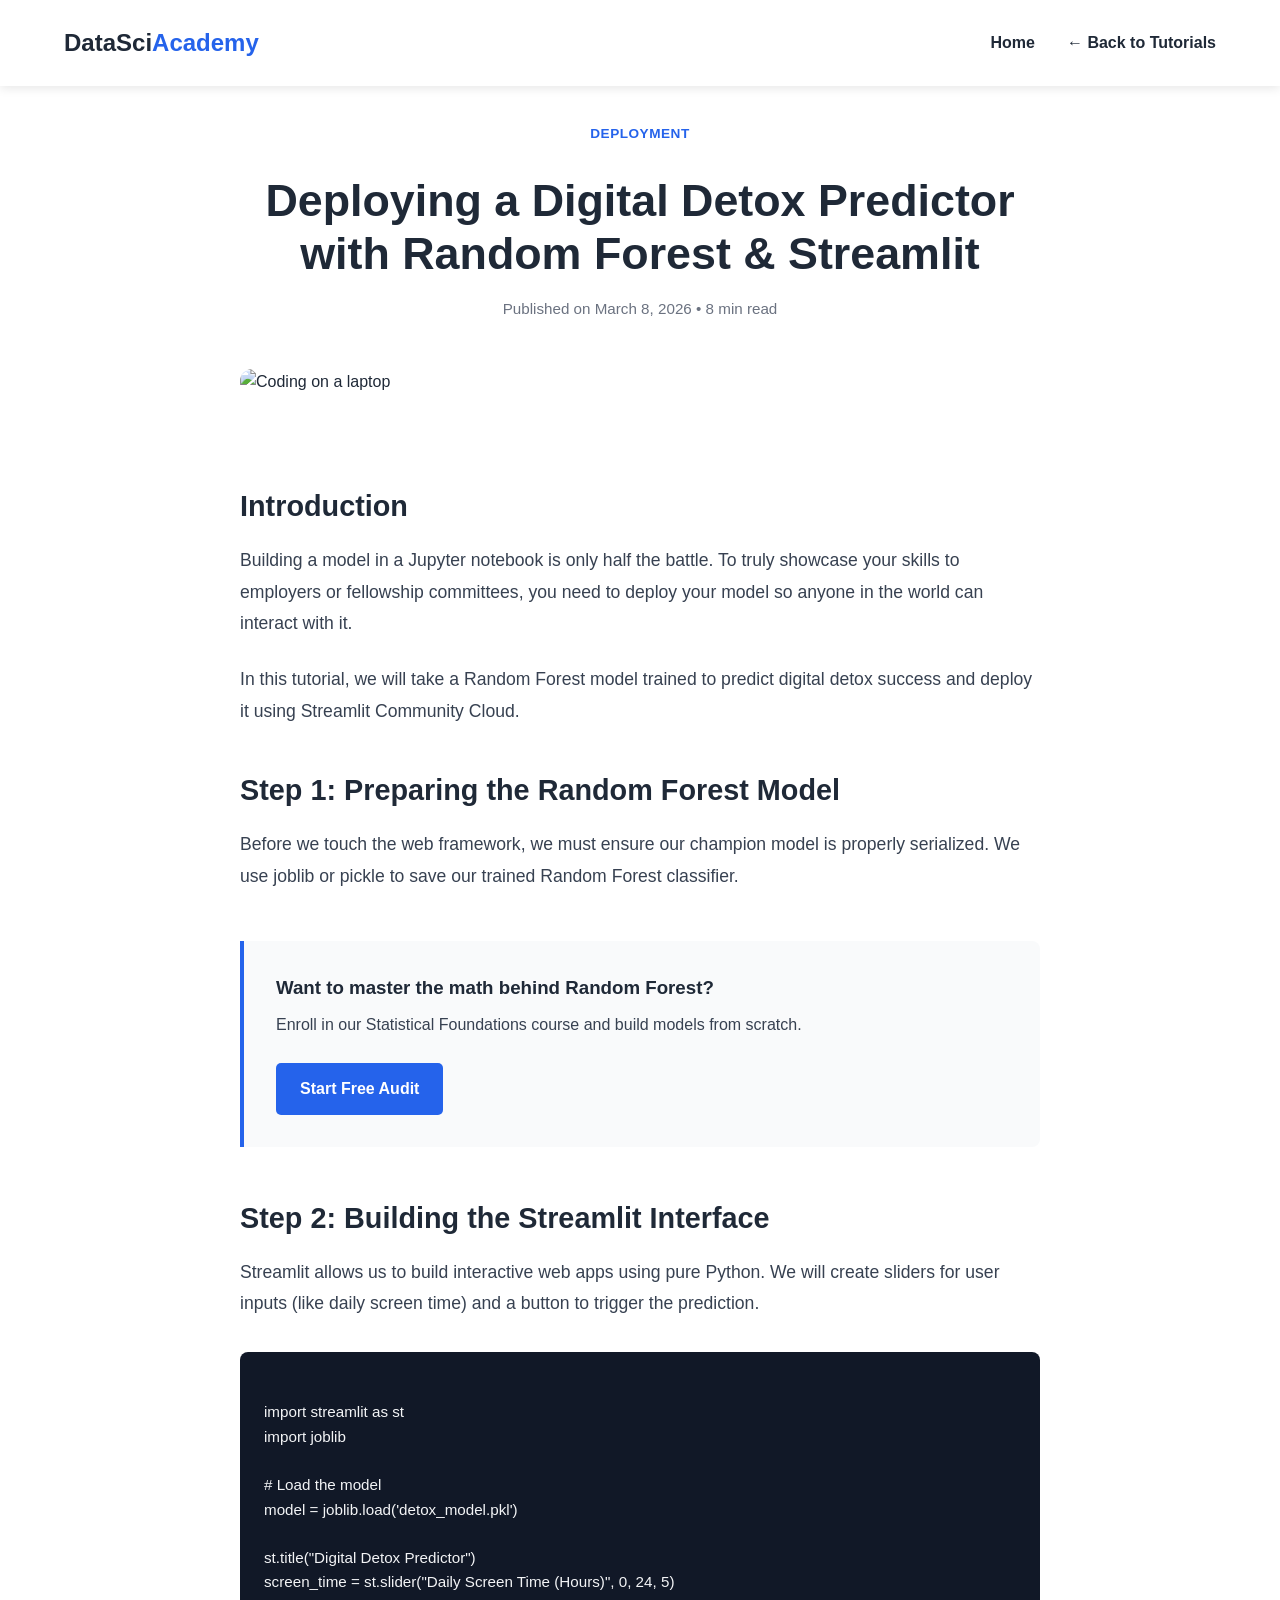
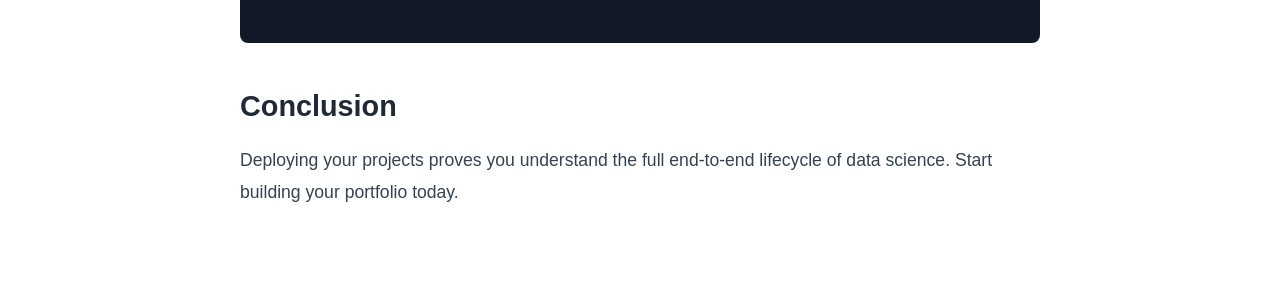
==== article.html @ ed1b585e "Digital Marketing Lab Project" ====
<!DOCTYPE html>
<html lang="en">

<head>
    <meta charset="UTF-8">
    <meta name="viewport" content="width=device-width, initial-scale=1.0">
    <title>Deploying a Digital Detox Predictor with Random Forest | DataSci Academy</title>
    <link rel="stylesheet" href="style.css">
</head>

<body>

    <nav class="navbar">
        <div class="logo">DataSci<span>Academy</span></div>
        <ul class="nav-links">
            <li><a href="index.html">Home</a></li>
            <li><a href="blog.html">← Back to Tutorials</a></li>
        </ul>
    </nav>

    <main class="article-main">
        <article class="post-content">
            <header class="post-header">
                <span class="blog-category">Deployment</span>
                <h1>Deploying a Digital Detox Predictor with Random Forest & Streamlit</h1>
                <div class="post-meta">
                    <span>Published on March 8, 2026</span> • <span>8 min read</span>
                </div>
            </header>

            <img src="https://images.unsplash.com/photo-1555066931-4365d14bab8c?auto=format&fit=crop&w=1200&q=80"
                alt="Coding on a laptop" class="post-hero-image">

            <div class="post-body">
                <h2>Introduction</h2>
                <p>Building a model in a Jupyter notebook is only half the battle. To truly showcase your skills to
                    employers or fellowship committees, you need to deploy your model so anyone in the world can
                    interact with it.</p>

                <p>In this tutorial, we will take a Random Forest model trained to predict digital detox success and
                    deploy it using Streamlit Community Cloud.</p>

                <h2>Step 1: Preparing the Random Forest Model</h2>
                <p>Before we touch the web framework, we must ensure our champion model is properly serialized. We use
                    <code>joblib</code> or <code>pickle</code> to save our trained Random Forest classifier.</p>

                <div class="in-article-cta">
                    <h3>Want to master the math behind Random Forest?</h3>
                    <p>Enroll in our Statistical Foundations course and build models from scratch.</p>
                    <a href="register.html" class="btn-primary">Start Free Audit</a>
                </div>

                <h2>Step 2: Building the Streamlit Interface</h2>
                <p>Streamlit allows us to build interactive web apps using pure Python. We will create sliders for user
                    inputs (like daily screen time) and a button to trigger the prediction.</p>

                <pre><code>
import streamlit as st
import joblib

# Load the model
model = joblib.load('detox_model.pkl')

st.title("Digital Detox Predictor")
screen_time = st.slider("Daily Screen Time (Hours)", 0, 24, 5)
                </code></pre>

                <h2>Conclusion</h2>
                <p>Deploying your projects proves you understand the full end-to-end lifecycle of data science. Start
                    building your portfolio today.</p>
            </div>
        </article>
    </main>

</body>

</html>
---- style.css ----
/* ==========================================================================
   Base Styles & Variables
   ========================================================================== */
:root {
    --primary-color: #2563eb;
    --secondary-color: #1e40af;
    --text-dark: #1f2937;
    --text-light: #f3f4f6;
    --bg-light: #ffffff;
    --bg-gray: #f9fafb;
    --border-color: #d1d5db;
}

* {
    margin: 0;
    padding: 0;
    box-sizing: border-box;
    font-family: 'Inter', sans-serif;
}

body {
    color: var(--text-dark);
    line-height: 1.6;
    background-color: var(--bg-gray);
}

/* ==========================================================================
   Navigation
   ========================================================================== */
.navbar {
    display: flex;
    justify-content: space-between;
    align-items: center;
    padding: 1.5rem 5%;
    background: var(--bg-light);
    position: fixed;
    width: 100%;
    top: 0;
    z-index: 1000;
    box-shadow: 0 2px 10px rgba(0, 0, 0, 0.1);
}

.logo {
    font-size: 1.5rem;
    font-weight: 800;
}

.logo span {
    color: var(--primary-color);
}

.nav-links {
    list-style: none;
    display: flex;
    gap: 2rem;
    align-items: center;
}

.nav-links a {
    text-decoration: none;
    color: var(--text-dark);
    font-weight: 600;
    transition: color 0.3s;
}

.nav-links a:hover,
.nav-links a.active {
    color: var(--primary-color);
}

/* ==========================================================================
   Buttons
   ========================================================================== */
.btn-primary,
.btn-secondary,
.btn-nav {
    padding: 0.8rem 1.5rem;
    border-radius: 5px;
    border: none;
    cursor: pointer;
    font-weight: 600;
    transition: transform 0.2s, background 0.3s, box-shadow 0.2s;
    text-decoration: none;
    display: inline-block;
    text-align: center;
}

.btn-primary {
    background: var(--primary-color);
    color: white;
    font-size: 1rem;
}

.btn-primary:hover {
    background: var(--secondary-color);
    transform: translateY(-2px);
    box-shadow: 0 4px 12px rgba(37, 99, 235, 0.2);
}

.btn-secondary {
    background: transparent;
    border: 2px solid var(--primary-color);
    color: var(--primary-color);
}

.btn-secondary:hover {
    background: var(--primary-color);
    color: white;
}

.btn-nav {
    background: var(--primary-color);
    color: white !important;
    padding: 0.6rem 1.2rem;
    border-radius: 4px;
}

.btn-nav:hover {
    background: var(--secondary-color);
    color: white !important;
}

/* ==========================================================================
   Homepage (index.html) Styles
   ========================================================================== */
.hero {
    height: 100vh;
    display: flex;
    align-items: center;
    justify-content: center;
    text-align: center;
    /* Using a generic placeholder image for the hero background */
    background: linear-gradient(rgba(31, 41, 55, 0.85), rgba(31, 41, 55, 0.85)), url('https://images.unsplash.com/photo-1550751827-4bd374c3f58b?auto=format&fit=crop&w=1920&q=80') center/cover;
    color: white;
    padding: 0 20px;
    margin-top: 60px;
    /* Offset for fixed navbar */
}

.hero-content {
    max-width: 800px;
}

.hero h1 {
    font-size: 3.5rem;
    margin-bottom: 1.5rem;
    line-height: 1.2;
}

.hero p {
    font-size: 1.2rem;
    margin-bottom: 2rem;
    color: #d1d5db;
}

.highlights {
    padding: 5rem 5%;
    background: var(--bg-light);
    text-align: center;
}

.highlights h2 {
    font-size: 2.5rem;
    margin-bottom: 3rem;
    color: var(--text-dark);
}

.card-container,
.feature-grid {
    display: grid;
    grid-template-columns: repeat(auto-fit, minmax(300px, 1fr));
    gap: 2rem;
}

.card,
.feature-card {
    background: var(--bg-gray);
    padding: 2.5rem 2rem;
    border-radius: 10px;
    border: 1px solid var(--border-color);
    transition: transform 0.3s, box-shadow 0.3s;
}

.card:hover,
.feature-card:hover {
    transform: translateY(-5px);
    box-shadow: 0 10px 20px rgba(0, 0, 0, 0.05);
}

.card h3,
.feature-card h3 {
    margin-bottom: 1rem;
    color: var(--primary-color);
}

/* ==========================================================================
   Authentication Pages (register.html & login.html)
   ========================================================================== */
.auth-bg {
    background: linear-gradient(135deg, var(--bg-gray) 0%, #e2e8f0 100%);
    display: flex;
    justify-content: center;
    align-items: center;
    min-height: 100vh;
    margin: 0;
}

.auth-container {
    width: 100%;
    max-width: 450px;
    padding: 20px;
}

.auth-card {
    background: var(--bg-light);
    padding: 3rem 2.5rem;
    border-radius: 12px;
    box-shadow: 0 10px 25px rgba(0, 0, 0, 0.08);
    text-align: center;
}

.auth-card h2 {
    color: var(--text-dark);
    margin-bottom: 0.5rem;
    font-size: 1.8rem;
}

.auth-card p {
    color: #6b7280;
    margin-bottom: 2rem;
    font-size: 0.95rem;
}

.input-group {
    margin-bottom: 1.5rem;
    text-align: left;
}

.input-group label {
    display: block;
    margin-bottom: 0.5rem;
    font-weight: 600;
    font-size: 0.9rem;
    color: var(--text-dark);
}

.input-group input {
    width: 100%;
    padding: 0.85rem;
    border: 1px solid var(--border-color);
    border-radius: 6px;
    font-size: 1rem;
    transition: border-color 0.3s, box-shadow 0.3s;
}

.input-group input:focus {
    border-color: var(--primary-color);
    outline: none;
    box-shadow: 0 0 0 3px rgba(37, 99, 235, 0.1);
}

.auth-btn {
    width: 100%;
    margin-top: 1rem;
    padding: 1rem;
    font-size: 1.1rem;
}

.auth-switch {
    margin-top: 1.5rem;
    margin-bottom: 0 !important;
}

.auth-switch a {
    color: var(--primary-color);
    text-decoration: none;
    font-weight: 600;
    transition: color 0.2s;
}

.auth-switch a:hover {
    color: var(--secondary-color);
    text-decoration: underline;
}

/* ==========================================================================
   Footer
   ========================================================================== */
footer {
    text-align: center;
    padding: 2rem;
    background: var(--text-dark);
    color: var(--text-light);
    margin-top: auto;
}

/* ==========================================================================
   Dashboard Layout & Navbar
   ========================================================================== */
.dashboard-bg {
    background-color: var(--bg-gray);
}

.dashboard-nav {
    /* Override standard nav to fit search bar */
    display: grid;
    grid-template-columns: 1fr auto 1fr;
    align-items: center;
}

.search-container {
    display: flex;
    align-items: center;
    background: var(--bg-gray);
    border: 1px solid var(--border-color);
    border-radius: 20px;
    padding: 0.2rem 1rem;
    width: 400px;
}

.search-container input {
    border: none;
    background: transparent;
    padding: 0.5rem;
    width: 100%;
    outline: none;
    font-size: 0.9rem;
}

.search-container button {
    background: transparent;
    border: none;
    cursor: pointer;
    font-size: 1.2rem;
}

.dashboard-nav .nav-links {
    justify-content: flex-end;
}

.greeting-text {
    font-weight: 600;
    color: var(--text-dark);
}

.nav-btn {
    padding: 0.4rem 1rem;
    font-size: 0.9rem;
}

.dashboard-main {
    padding: 100px 5% 50px 5%;
    /* Top padding accounts for fixed navbar */
    max-width: 1400px;
    margin: 0 auto;
}

/* ==========================================================================
   Category Chips
   ========================================================================== */
.categories-section {
    margin-bottom: 3rem;
}

.categories-section h2 {
    margin-bottom: 1rem;
    font-size: 1.5rem;
}

.category-chips {
    display: flex;
    gap: 1rem;
    flex-wrap: wrap;
}

.chip {
    padding: 0.5rem 1.2rem;
    border-radius: 20px;
    border: 1px solid var(--border-color);
    background: var(--bg-light);
    color: var(--text-dark);
    cursor: pointer;
    font-weight: 500;
    transition: all 0.2s;
}

.chip:hover {
    border-color: var(--primary-color);
}

.chip.active {
    background: var(--primary-color);
    color: white;
    border-color: var(--primary-color);
}

/* ==========================================================================
   Course Cards
   ========================================================================== */
.courses-section h2 {
    margin-bottom: 1.5rem;
    font-size: 1.5rem;
}

.course-grid {
    display: grid;
    grid-template-columns: repeat(auto-fill, minmax(280px, 1fr));
    gap: 2rem;
}

.course-card {
    background: var(--bg-light);
    border-radius: 12px;
    overflow: hidden;
    box-shadow: 0 4px 6px rgba(0, 0, 0, 0.05);
    transition: transform 0.3s, box-shadow 0.3s;
    cursor: pointer;
    border: 1px solid var(--border-color);
    display: flex;
    flex-direction: column;
}

.course-card:hover {
    transform: translateY(-5px);
    box-shadow: 0 12px 20px rgba(0, 0, 0, 0.1);
}

.course-image {
    width: 100%;
    height: 160px;
    object-fit: cover;
}

.course-info {
    padding: 1.5rem;
    display: flex;
    flex-direction: column;
    flex-grow: 1;
}

.course-category {
    font-size: 0.8rem;
    text-transform: uppercase;
    color: var(--primary-color);
    font-weight: 800;
    letter-spacing: 0.5px;
    margin-bottom: 0.5rem;
}

.course-title {
    font-size: 1.1rem;
    color: var(--text-dark);
    margin-bottom: 0.5rem;
    line-height: 1.4;
}

.course-instructor {
    font-size: 0.9rem;
    color: #6b7280;
    margin-bottom: 1rem;
    flex-grow: 1;
}

.course-meta {
    display: flex;
    justify-content: space-between;
    align-items: center;
    border-top: 1px solid var(--border-color);
    padding-top: 1rem;
    margin-top: auto;
}

.course-rating {
    font-weight: 600;
    color: #f59e0b;
    /* Amber color for star */
}

.course-price {
    font-weight: 800;
    font-size: 1.1rem;
    color: var(--text-dark);
}

.hidden {
    display: none;
}

/* ==========================================================================
   Course Details Page
   ========================================================================== */
.course-detail-main {
    padding: 100px 5% 50px 5%;
    max-width: 1200px;
    margin: 0 auto;
}

.back-link {
    display: inline-block;
    margin-bottom: 2rem;
    color: var(--primary-color);
    text-decoration: none;
    font-weight: 600;
}

.back-link:hover {
    text-decoration: underline;
}

.detail-container {
    display: grid;
    grid-template-columns: 2fr 1fr;
    gap: 3rem;
}

/* Left Column */
.detail-title {
    font-size: 2.5rem;
    margin-bottom: 0.5rem;
    line-height: 1.2;
}

.detail-instructor {
    font-size: 1.1rem;
    color: #6b7280;
    margin-bottom: 2rem;
}

.detail-hero-img {
    width: 100%;
    height: 400px;
    object-fit: cover;
    border-radius: 12px;
    margin-bottom: 2rem;
    box-shadow: 0 4px 10px rgba(0, 0, 0, 0.1);
}

.course-description,
.course-syllabus {
    margin-bottom: 2rem;
    background: var(--bg-light);
    padding: 2rem;
    border-radius: 12px;
    border: 1px solid var(--border-color);
}

.course-description h2,
.course-syllabus h2 {
    margin-bottom: 1rem;
    color: var(--text-dark);
}

.course-syllabus ul {
    list-style-position: inside;
    color: #4b5563;
}

.course-syllabus li {
    margin-bottom: 0.5rem;
}

/* Right Column (Pricing Card) */
.pricing-card {
    background: var(--bg-light);
    border: 1px solid var(--border-color);
    border-radius: 12px;
    padding: 2rem;
    height: fit-content;
    position: sticky;
    top: 100px;
    /* Stays on screen as you scroll */
    box-shadow: 0 10px 25px rgba(0, 0, 0, 0.05);
}

.price-header {
    text-align: center;
    margin-bottom: 2rem;
}

.price-amount {
    font-size: 2.5rem;
    font-weight: 800;
    color: var(--text-dark);
    margin-top: 0.5rem;
}

.enrollment-options .option {
    margin-bottom: 1.5rem;
}

.enrollment-options h3 {
    font-size: 1.1rem;
    margin-bottom: 0.5rem;
}

.enrollment-options p {
    font-size: 0.9rem;
    color: #6b7280;
    margin-bottom: 1rem;
}

.full-width {
    width: 100%;
    padding: 1rem;
}

.divider {
    border: 0;
    height: 1px;
    background: var(--border-color);
    margin: 1.5rem 0;
}

/* Responsive for smaller screens */
@media (max-width: 900px) {
    .detail-container {
        grid-template-columns: 1fr;
    }

    .pricing-card {
        position: static;
    }
}

/* ==========================================================================
   My Courses Page
   ========================================================================== */
.my-courses-main {
    padding: 100px 5% 50px 5%;
    max-width: 1400px;
    margin: 0 auto;
    min-height: calc(100vh - 100px);
}

.page-header {
    margin-bottom: 3rem;
    border-bottom: 2px solid var(--border-color);
    padding-bottom: 1rem;
}

.page-header h1 {
    font-size: 2.5rem;
    color: var(--text-dark);
}

.page-header p {
    color: #6b7280;
    font-size: 1.1rem;
}

/* My Course Cards */
.my-course-card {
    background: var(--bg-light);
    border-radius: 12px;
    overflow: hidden;
    box-shadow: 0 4px 6px rgba(0, 0, 0, 0.05);
    border: 1px solid var(--border-color);
    display: flex;
    flex-direction: column;
}

.my-course-image {
    width: 100%;
    height: 180px;
    object-fit: cover;
}

.my-course-info {
    padding: 1.5rem;
    display: flex;
    flex-direction: column;
    flex-grow: 1;
}

.track-badge {
    display: inline-block;
    padding: 0.3rem 0.8rem;
    border-radius: 20px;
    font-size: 0.8rem;
    font-weight: 800;
    margin-bottom: 1rem;
    width: fit-content;
}

.track-badge.certified {
    background-color: #fef3c7;
    color: #d97706;
    /* Gold/Amber */
}

.track-badge.audit {
    background-color: #e5e7eb;
    color: #4b5563;
    /* Gray */
}

.my-course-title {
    font-size: 1.2rem;
    color: var(--text-dark);
    margin-bottom: 0.5rem;
    line-height: 1.3;
}

.my-course-instructor {
    font-size: 0.9rem;
    color: #6b7280;
    margin-bottom: 1.5rem;
}

/* Progress Bar */
.progress-container {
    width: 100%;
    height: 8px;
    background-color: #e5e7eb;
    border-radius: 4px;
    margin-bottom: 0.5rem;
    overflow: hidden;
}

.progress-bar {
    height: 100%;
    background-color: #10b981;
    /* Emerald green */
    border-radius: 4px;
    transition: width 0.3s;
}

.progress-text {
    font-size: 0.85rem;
    color: #6b7280;
    font-weight: 600;
    margin-bottom: 1.5rem;
}

.start-course-btn {
    margin-top: auto;
    width: 100%;
}

/* Empty State */
.empty-state {
    text-align: center;
    padding: 4rem 2rem;
    background: var(--bg-light);
    border-radius: 12px;
    border: 1px dashed var(--border-color);
}

.empty-icon {
    font-size: 4rem;
    margin-bottom: 1rem;
}

.empty-state h2 {
    margin-bottom: 0.5rem;
    color: var(--text-dark);
}

.empty-state p {
    color: #6b7280;
    margin-bottom: 2rem;
}

/* ==========================================================================
   Course Player Page
   ========================================================================== */
.player-bg {
    background-color: #111827;
    /* Dark background for the player */
    color: var(--text-light);
}

.player-nav {
    background: #1f2937;
    border-bottom: 1px solid #374151;
    box-shadow: none;
}

.player-nav .nav-link {
    color: var(--text-light);
}

.player-nav .nav-link:hover {
    color: var(--primary-color);
}

.player-main {
    padding: 90px 2% 20px 2%;
    max-width: 1600px;
    margin: 0 auto;
    height: 100vh;
}

.player-layout {
    display: grid;
    grid-template-columns: 3fr 1fr;
    gap: 2rem;
    height: 100%;
}

/* Video Section */
.video-section {
    display: flex;
    flex-direction: column;
}

.video-container {
    width: 100%;
    aspect-ratio: 16 / 9;
    /* Perfect wide-screen ratio */
    background: #000;
    border-radius: 8px;
    overflow: hidden;
    margin-bottom: 1.5rem;
    box-shadow: 0 10px 30px rgba(0, 0, 0, 0.5);
}

.video-details h1 {
    font-size: 1.8rem;
    margin-bottom: 0.5rem;
    line-height: 1.2;
}

.instructor-text {
    color: #9ca3af;
    font-size: 1rem;
    margin-bottom: 1.5rem;
}

/* Playlist Section */
.playlist-section {
    background: #1f2937;
    border-radius: 8px;
    padding: 1.5rem;
    border: 1px solid #374151;
    display: flex;
    flex-direction: column;
    height: calc(100vh - 120px);
    /* Fits screen height */
}

.playlist-section h2 {
    font-size: 1.2rem;
    margin-bottom: 1rem;
    padding-bottom: 1rem;
    border-bottom: 1px solid #374151;
}

.progress-header {
    margin-bottom: 1.5rem;
    font-size: 0.9rem;
    color: #10b981;
    font-weight: 600;
}

.module-list {
    list-style: none;
    overflow-y: auto;
    /* Allows scrolling if playlist gets long */
}

.module-item {
    display: flex;
    align-items: flex-start;
    padding: 1rem;
    background: #374151;
    border-radius: 6px;
    margin-bottom: 0.8rem;
    cursor: pointer;
    transition: background 0.2s;
}

.module-item:hover {
    background: #4b5563;
}

.module-item.active {
    border-left: 4px solid var(--primary-color);
    background: #1e3a8a;
    /* Dark blue tint */
}

.play-icon {
    margin-right: 1rem;
    font-size: 1.2rem;
    color: #9ca3af;
}

.module-item.active .play-icon {
    color: var(--primary-color);
}

.module-item h4 {
    font-size: 0.95rem;
    margin-bottom: 0.2rem;
}

.module-item p {
    font-size: 0.8rem;
    color: #9ca3af;
}

/* Responsive Player Layout */
@media (max-width: 1024px) {
    .player-layout {
        grid-template-columns: 1fr;
        /* Stacks player on top of playlist */
    }

    .playlist-section {
        height: auto;
    }
}

/* ==========================================================================
   Mega Footer & Newsletter
   ========================================================================== */
.site-footer {
    background-color: #111827;
    /* Dark theme to match the player */
    color: #d1d5db;
    padding: 4rem 5% 1rem 5%;
    margin-top: 5rem;
    border-top: 4px solid var(--primary-color);
}

.footer-container {
    display: grid;
    grid-template-columns: 2fr 1fr 1fr 1.5fr;
    gap: 3rem;
    max-width: 1400px;
    margin: 0 auto;
    margin-bottom: 3rem;
}

.footer-column h3 {
    color: #ffffff;
    font-size: 1.2rem;
    margin-bottom: 1.5rem;
    font-weight: 600;
}

.footer-column p {
    font-size: 0.95rem;
    line-height: 1.6;
    margin-bottom: 1.5rem;
}

.footer-logo {
    margin-bottom: 1rem;
    color: white;
}

/* Footer Links */
.footer-column ul {
    list-style: none;
}

.footer-column ul li {
    margin-bottom: 0.8rem;
}

.footer-column ul a {
    color: #d1d5db;
    text-decoration: none;
    transition: color 0.3s, padding-left 0.3s;
}

.footer-column ul a:hover {
    color: var(--primary-color);
    padding-left: 5px;
    /* Slight indent on hover for interactivity */
}

/* Social Links */
.social-links {
    display: flex;
    gap: 1rem;
}

.social-links a {
    color: #d1d5db;
    text-decoration: none;
    font-size: 0.9rem;
}

.social-links a:hover {
    color: var(--primary-color);
}

/* Newsletter Form */
.newsletter-form {
    display: flex;
    flex-direction: column;
    gap: 0.8rem;
}

.newsletter-form input {
    padding: 0.8rem 1rem;
    border-radius: 4px;
    border: 1px solid #374151;
    background: #1f2937;
    color: white;
    outline: none;
}

.newsletter-form input:focus {
    border-color: var(--primary-color);
}

.success-msg {
    color: #10b981;
    font-size: 0.9rem;
    margin-top: 0.5rem;
}

.footer-bottom {
    text-align: center;
    padding-top: 2rem;
    border-top: 1px solid #374151;
    font-size: 0.9rem;
    color: #9ca3af;
}

/* Responsive Footer */
@media (max-width: 1024px) {
    .footer-container {
        grid-template-columns: 1fr 1fr;
        /* 2 columns on tablets */
    }
}

@media (max-width: 768px) {
    .footer-container {
        grid-template-columns: 1fr;
        /* 1 column on phones */
    }
}

/* ==========================================================================
   Blog Directory & Article Pages
   ========================================================================== */

/* Blog Directory Layout */
.blog-directory {
    padding: 120px 5% 50px 5%;
    max-width: 1200px;
    margin: 0 auto;
}

.blog-grid {
    display: grid;
    grid-template-columns: repeat(auto-fit, minmax(320px, 1fr));
    gap: 2.5rem;
    margin-top: 3rem;
}

.blog-card {
    background: var(--bg-light);
    border: 1px solid var(--border-color);
    border-radius: 8px;
    padding: 2rem;
    transition: transform 0.2s, box-shadow 0.2s;
}

.blog-card:hover {
    transform: translateY(-4px);
    box-shadow: 0 12px 24px rgba(0, 0, 0, 0.06);
}

.blog-category {
    color: var(--primary-color);
    font-weight: 700;
    font-size: 0.85rem;
    text-transform: uppercase;
    letter-spacing: 0.5px;
    margin-bottom: 0.8rem;
    display: inline-block;
}

.blog-card h2 {
    font-size: 1.4rem;
    margin-bottom: 1rem;
    line-height: 1.3;
}

.blog-card h2 a {
    color: var(--text-dark);
    text-decoration: none;
}

.blog-card h2 a:hover {
    color: var(--primary-color);
}

.blog-excerpt {
    color: #4b5563;
    margin-bottom: 1.5rem;
    font-size: 0.95rem;
}

.read-more {
    color: var(--primary-color);
    font-weight: 600;
    text-decoration: none;
}

/* Single Article Layout */
.article-main {
    padding: 120px 20px 50px 20px;
    background-color: var(--bg-light);
}

.post-content {
    max-width: 800px;
    /* Crucial for reading comfort */
    margin: 0 auto;
}

.post-header {
    text-align: center;
    margin-bottom: 3rem;
}

.post-header h1 {
    font-size: 2.8rem;
    line-height: 1.2;
    margin: 1rem 0;
    color: var(--text-dark);
}

.post-meta {
    color: #6b7280;
    font-size: 0.95rem;
}

.post-hero-image {
    width: 100%;
    height: 450px;
    object-fit: cover;
    border-radius: 12px;
    margin-bottom: 3rem;
}

.post-body h2 {
    font-size: 1.8rem;
    margin: 2.5rem 0 1rem 0;
    color: var(--text-dark);
}

.post-body p {
    font-size: 1.1rem;
    line-height: 1.8;
    color: #374151;
    margin-bottom: 1.5rem;
}

.post-body pre {
    background: #111827;
    color: #f3f4f6;
    padding: 1.5rem;
    border-radius: 8px;
    overflow-x: auto;
    margin: 2rem 0;
    font-size: 0.95rem;
}

/* In-Article Call to Action */
.in-article-cta {
    background: var(--bg-gray);
    border-left: 4px solid var(--primary-color);
    padding: 2rem;
    margin: 3rem 0;
    border-radius: 0 8px 8px 0;
}

.in-article-cta h3 {
    margin-bottom: 0.5rem;
    color: var(--text-dark);
}

.in-article-cta p {
    margin-bottom: 1.5rem;
    font-size: 1rem;
}
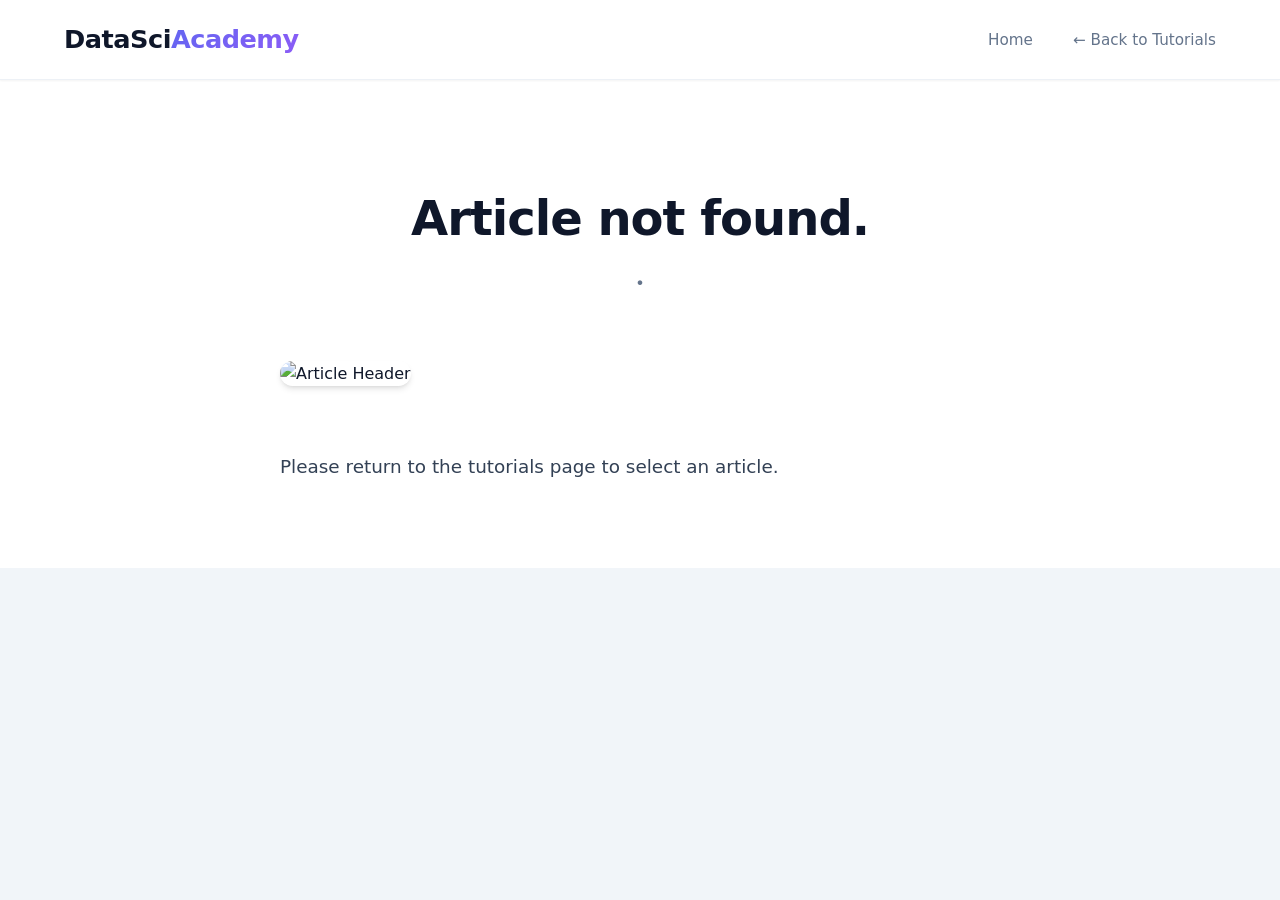
==== commit 32cf4775: "Digital Marketing Phase: Added Robot Crawlers and started implementing Technical SEO" ====
--- a/article.html
+++ b/article.html
@@ -4,8 +4,16 @@
 <head>
     <meta charset="UTF-8">
     <meta name="viewport" content="width=device-width, initial-scale=1.0">
-    <title>Deploying a Digital Detox Predictor with Random Forest | DataSci Academy</title>
+    <title>Deploying a Digital Detox Predictor with Random Forest | AlgoForge</title>
     <link rel="stylesheet" href="style.css">
+    <script async src="https://www.googletagmanager.com/gtag/js?id=G-C3T1CXGMNX"></script>
+    <script>
+        window.dataLayer = window.dataLayer || [];
+        function gtag() { dataLayer.push(arguments); }
+        gtag('js', new Date());
+
+        gtag('config', 'G-C3T1CXGMNX');
+    </script>
 </head>
 
 <body>
@@ -21,57 +29,20 @@
     <main class="article-main">
         <article class="post-content">
             <header class="post-header">
-                <span class="blog-category">Deployment</span>
-                <h1>Deploying a Digital Detox Predictor with Random Forest & Streamlit</h1>
+                <span class="blog-category" id="render-category"></span>
+                <h1 id="render-title">Loading Article...</h1>
                 <div class="post-meta">
-                    <span>Published on March 8, 2026</span> • <span>8 min read</span>
+                    <span id="render-date"></span> • <span id="render-readtime"></span>
                 </div>
             </header>
 
-            <img src="https://images.unsplash.com/photo-1555066931-4365d14bab8c?auto=format&fit=crop&w=1200&q=80"
-                alt="Coding on a laptop" class="post-hero-image">
+            <img src="" id="render-image" class="post-hero-image" alt="Article Header">
 
-            <div class="post-body">
-                <h2>Introduction</h2>
-                <p>Building a model in a Jupyter notebook is only half the battle. To truly showcase your skills to
-                    employers or fellowship committees, you need to deploy your model so anyone in the world can
-                    interact with it.</p>
-
-                <p>In this tutorial, we will take a Random Forest model trained to predict digital detox success and
-                    deploy it using Streamlit Community Cloud.</p>
-
-                <h2>Step 1: Preparing the Random Forest Model</h2>
-                <p>Before we touch the web framework, we must ensure our champion model is properly serialized. We use
-                    <code>joblib</code> or <code>pickle</code> to save our trained Random Forest classifier.</p>
-
-                <div class="in-article-cta">
-                    <h3>Want to master the math behind Random Forest?</h3>
-                    <p>Enroll in our Statistical Foundations course and build models from scratch.</p>
-                    <a href="register.html" class="btn-primary">Start Free Audit</a>
-                </div>
-
-                <h2>Step 2: Building the Streamlit Interface</h2>
-                <p>Streamlit allows us to build interactive web apps using pure Python. We will create sliders for user
-                    inputs (like daily screen time) and a button to trigger the prediction.</p>
-
-                <pre><code>
-import streamlit as st
-import joblib
-
-# Load the model
-model = joblib.load('detox_model.pkl')
-
-st.title("Digital Detox Predictor")
-screen_time = st.slider("Daily Screen Time (Hours)", 0, 24, 5)
-                </code></pre>
-
-                <h2>Conclusion</h2>
-                <p>Deploying your projects proves you understand the full end-to-end lifecycle of data science. Start
-                    building your portfolio today.</p>
+            <div class="post-body" id="render-content">
             </div>
         </article>
     </main>
-
+    <script src="blog.js"></script>
 </body>
 
 </html>
--- a/style.css
+++ b/style.css
@@ -2,65 +2,92 @@
    Base Styles & Variables
    ========================================================================== */
 :root {
-    --primary-color: #2563eb;
-    --secondary-color: #1e40af;
-    --text-dark: #1f2937;
-    --text-light: #f3f4f6;
+    /* Modern Tech Palette */
+    --primary-color: #6366f1;
+    /* Vibrant Indigo */
+    --primary-hover: #4f46e5;
+    --secondary-color: #8b5cf6;
+    /* Tech Violet */
+    --text-dark: #0f172a;
+    /* Slate 900 */
+    --text-muted: #64748b;
+    /* Slate 500 */
+    --text-light: #f8fafc;
+    /* Slate 50 */
     --bg-light: #ffffff;
-    --bg-gray: #f9fafb;
-    --border-color: #d1d5db;
+    --bg-gray: #f1f5f9;
+    /* Slate 100 */
+    --bg-dark: #0f172a;
+    /* Slate 900 */
+    --border-color: #e2e8f0;
+    /* Slate 200 */
+
+    /* Modern Shadows */
+    --shadow-sm: 0 1px 2px 0 rgb(0 0 0 / 0.05);
+    --shadow-md: 0 4px 6px -1px rgb(0 0 0 / 0.1), 0 2px 4px -2px rgb(0 0 0 / 0.1);
+    --shadow-lg: 0 10px 15px -3px rgb(0 0 0 / 0.1), 0 4px 6px -4px rgb(0 0 0 / 0.1);
+    --shadow-hover: 0 20px 25px -5px rgb(0 0 0 / 0.1), 0 8px 10px -6px rgb(0 0 0 / 0.1);
 }
 
 * {
     margin: 0;
     padding: 0;
     box-sizing: border-box;
-    font-family: 'Inter', sans-serif;
+    font-family: 'Inter', system-ui, -apple-system, sans-serif;
 }
 
 body {
     color: var(--text-dark);
     line-height: 1.6;
     background-color: var(--bg-gray);
+    -webkit-font-smoothing: antialiased;
 }
 
 /* ==========================================================================
-   Navigation
+   Navigation (Glassmorphism Effect)
    ========================================================================== */
 .navbar {
     display: flex;
     justify-content: space-between;
     align-items: center;
-    padding: 1.5rem 5%;
-    background: var(--bg-light);
+    padding: 1.2rem 5%;
+    /* Glassmorphism */
+    background: rgba(255, 255, 255, 0.85);
+    backdrop-filter: blur(12px);
+    -webkit-backdrop-filter: blur(12px);
     position: fixed;
     width: 100%;
     top: 0;
     z-index: 1000;
-    box-shadow: 0 2px 10px rgba(0, 0, 0, 0.1);
+    border-bottom: 1px solid rgba(226, 232, 240, 0.6);
+    box-shadow: var(--shadow-sm);
 }
 
 .logo {
-    font-size: 1.5rem;
-    font-weight: 800;
+    font-size: 1.6rem;
+    font-weight: 900;
+    letter-spacing: -0.5px;
 }
 
 .logo span {
-    color: var(--primary-color);
+    background: linear-gradient(135deg, var(--primary-color), var(--secondary-color));
+    -webkit-background-clip: text;
+    -webkit-text-fill-color: transparent;
 }
 
 .nav-links {
     list-style: none;
     display: flex;
-    gap: 2rem;
+    gap: 2.5rem;
     align-items: center;
 }
 
 .nav-links a {
     text-decoration: none;
-    color: var(--text-dark);
-    font-weight: 600;
-    transition: color 0.3s;
+    color: var(--text-muted);
+    font-weight: 500;
+    font-size: 0.95rem;
+    transition: all 0.3s ease;
 }
 
 .nav-links a:hover,
@@ -74,52 +101,58 @@
 .btn-primary,
 .btn-secondary,
 .btn-nav {
-    padding: 0.8rem 1.5rem;
-    border-radius: 5px;
+    padding: 0.75rem 1.5rem;
+    border-radius: 8px;
+    /* Slightly rounder */
     border: none;
     cursor: pointer;
     font-weight: 600;
-    transition: transform 0.2s, background 0.3s, box-shadow 0.2s;
+    transition: all 0.3s cubic-bezier(0.4, 0, 0.2, 1);
     text-decoration: none;
     display: inline-block;
     text-align: center;
+    font-size: 0.95rem;
 }
 
 .btn-primary {
-    background: var(--primary-color);
+    background: linear-gradient(135deg, var(--primary-color), var(--secondary-color));
     color: white;
-    font-size: 1rem;
+    box-shadow: 0 4px 14px 0 rgba(99, 102, 241, 0.39);
 }
 
 .btn-primary:hover {
-    background: var(--secondary-color);
     transform: translateY(-2px);
-    box-shadow: 0 4px 12px rgba(37, 99, 235, 0.2);
+    box-shadow: 0 6px 20px rgba(99, 102, 241, 0.5);
 }
 
 .btn-secondary {
     background: transparent;
-    border: 2px solid var(--primary-color);
+    border: 2px solid var(--border-color);
+    color: var(--text-dark);
+}
+
+.btn-secondary:hover {
+    border-color: var(--primary-color);
     color: var(--primary-color);
-}
-
-.btn-secondary:hover {
-    background: var(--primary-color);
-    color: white;
+    background: rgba(99, 102, 241, 0.05);
 }
 
 .btn-nav {
+    background: var(--text-dark);
+    color: white !important;
+    padding: 0.6rem 1.2rem;
+    border-radius: 6px;
+}
+
+.btn-nav:hover {
     background: var(--primary-color);
     color: white !important;
-    padding: 0.6rem 1.2rem;
-    border-radius: 4px;
-}
-
-.btn-nav:hover {
-    background: var(--secondary-color);
-    color: white !important;
-}
-
+    transform: translateY(-1px);
+}
+
+/* ==========================================================================
+   Homepage (index.html) Styles
+   ========================================================================== */
 /* ==========================================================================
    Homepage (index.html) Styles
    ========================================================================== */
@@ -129,75 +162,170 @@
     align-items: center;
     justify-content: center;
     text-align: center;
-    /* Using a generic placeholder image for the hero background */
-    background: linear-gradient(rgba(31, 41, 55, 0.85), rgba(31, 41, 55, 0.85)), url('https://images.unsplash.com/photo-1550751827-4bd374c3f58b?auto=format&fit=crop&w=1920&q=80') center/cover;
+    background: linear-gradient(to right, rgba(15, 23, 42, 0.9), rgba(15, 23, 42, 0.7)), url('https://images.unsplash.com/photo-1550751827-4bd374c3f58b?auto=format&fit=crop&w=1920&q=80') center/cover;
     color: white;
     padding: 0 20px;
-    margin-top: 60px;
-    /* Offset for fixed navbar */
+    margin-top: 0;
 }
 
 .hero-content {
     max-width: 800px;
+    margin-top: 60px;
+    animation: fadeInUp 0.8s ease-out forwards;
+}
+
+@keyframes fadeInUp {
+    from {
+        opacity: 0;
+        transform: translateY(20px);
+    }
+
+    to {
+        opacity: 1;
+        transform: translateY(0);
+    }
 }
 
 .hero h1 {
-    font-size: 3.5rem;
+    font-size: 4rem;
+    font-weight: 800;
     margin-bottom: 1.5rem;
-    line-height: 1.2;
+    line-height: 1.1;
+    letter-spacing: -1px;
 }
 
 .hero p {
-    font-size: 1.2rem;
-    margin-bottom: 2rem;
-    color: #d1d5db;
-}
-
+    font-size: 1.25rem;
+    margin-bottom: 2.5rem;
+    color: #cbd5e1;
+    font-weight: 400;
+}
+
+/* --- Upgraded Highlights Section --- */
 .highlights {
-    padding: 5rem 5%;
-    background: var(--bg-light);
+    padding: 8rem 5%;
+    /* Smooth gradient background instead of flat gray */
+    background: linear-gradient(180deg, var(--bg-light) 0%, var(--bg-gray) 100%);
+    display: flex;
+    flex-direction: column;
+    align-items: center;
+    /* Centers the content */
+}
+
+.highlights h2 {
+    font-size: 2.8rem;
+    font-weight: 800;
+    margin-bottom: 1rem;
     text-align: center;
-}
-
-.highlights h2 {
-    font-size: 2.5rem;
-    margin-bottom: 3rem;
-    color: var(--text-dark);
+    letter-spacing: -0.5px;
+    /* Premium gradient text effect */
+    background: linear-gradient(135deg, var(--text-dark), var(--primary-color));
+    -webkit-background-clip: text;
+    -webkit-text-fill-color: transparent;
+}
+
+/* Targets the subtitle paragraph directly under the h2 */
+.highlights>p {
+    text-align: center;
+    color: var(--text-muted);
+    font-size: 1.15rem;
+    max-width: 600px;
+    margin-bottom: 4rem;
 }
 
 .card-container,
 .feature-grid {
     display: grid;
-    grid-template-columns: repeat(auto-fit, minmax(300px, 1fr));
-    gap: 2rem;
+    grid-template-columns: repeat(auto-fit, minmax(320px, 1fr));
+    gap: 2.5rem;
+    width: 100%;
+    max-width: 1200px;
+    margin-bottom: 3.5rem;
+    /* Space before the button */
 }
 
 .card,
 .feature-card {
-    background: var(--bg-gray);
-    padding: 2.5rem 2rem;
-    border-radius: 10px;
-    border: 1px solid var(--border-color);
-    transition: transform 0.3s, box-shadow 0.3s;
+    background: var(--bg-light);
+    padding: 3rem 2.5rem;
+    border-radius: 16px;
+    border: 1px solid rgba(226, 232, 240, 0.8);
+    transition: all 0.4s cubic-bezier(0.4, 0, 0.2, 1);
+    box-shadow: 0 4px 6px -1px rgba(0, 0, 0, 0.05);
+    position: relative;
+    overflow: hidden;
+    text-align: left;
+    display: flex;
+    flex-direction: column;
+}
+
+/* Sleek top-border reveal on hover */
+.card::before,
+.feature-card::before {
+    content: '';
+    position: absolute;
+    top: 0;
+    left: 0;
+    width: 100%;
+    height: 4px;
+    background: linear-gradient(90deg, var(--primary-color), var(--secondary-color));
+    opacity: 0;
+    transition: opacity 0.3s ease;
+}
+
+.card:hover::before,
+.feature-card:hover::before {
+    opacity: 1;
 }
 
 .card:hover,
 .feature-card:hover {
-    transform: translateY(-5px);
-    box-shadow: 0 10px 20px rgba(0, 0, 0, 0.05);
+    transform: translateY(-8px);
+    /* Vibrant, tech-styled glow shadow */
+    box-shadow: 0 20px 25px -5px rgba(99, 102, 241, 0.1), 0 10px 10px -5px rgba(99, 102, 241, 0.04);
+    border-color: rgba(99, 102, 241, 0.2);
+}
+
+/* Card Inner Typography */
+.card p:first-child,
+.feature-card p:first-child,
+.card span,
+.feature-card span {
+    /* Styles the category text (e.g., 'Machine Learning') */
+    color: var(--primary-color);
+    font-size: 0.85rem;
+    font-weight: 700;
+    text-transform: uppercase;
+    letter-spacing: 1px;
+    margin-bottom: 0.8rem;
 }
 
 .card h3,
 .feature-card h3 {
     margin-bottom: 1rem;
-    color: var(--primary-color);
+    font-size: 1.5rem;
+    color: var(--text-dark);
+    font-weight: 800;
+    line-height: 1.3;
+}
+
+.card p:last-child,
+.feature-card p:last-child {
+    /* Styles the description text */
+    color: var(--text-muted);
+    font-size: 1rem;
+    line-height: 1.6;
+    margin: 0;
 }
 
 /* ==========================================================================
    Authentication Pages (register.html & login.html)
    ========================================================================== */
 .auth-bg {
-    background: linear-gradient(135deg, var(--bg-gray) 0%, #e2e8f0 100%);
+    background: var(--bg-gray);
+    /* Subtle tech pattern overlay */
+    background-image: radial-gradient(var(--border-color) 1px, transparent 1px);
+    background-size: 24px 24px;
     display: flex;
     justify-content: center;
     align-items: center;
@@ -207,28 +335,31 @@
 
 .auth-container {
     width: 100%;
-    max-width: 450px;
+    max-width: 420px;
     padding: 20px;
 }
 
 .auth-card {
     background: var(--bg-light);
-    padding: 3rem 2.5rem;
-    border-radius: 12px;
-    box-shadow: 0 10px 25px rgba(0, 0, 0, 0.08);
+    padding: 3rem;
+    border-radius: 20px;
+    box-shadow: var(--shadow-lg);
+    border: 1px solid var(--border-color);
     text-align: center;
 }
 
 .auth-card h2 {
     color: var(--text-dark);
     margin-bottom: 0.5rem;
-    font-size: 1.8rem;
+    font-size: 2rem;
+    font-weight: 800;
+    letter-spacing: -0.5px;
 }
 
 .auth-card p {
-    color: #6b7280;
-    margin-bottom: 2rem;
-    font-size: 0.95rem;
+    color: var(--text-muted);
+    margin-bottom: 2.5rem;
+    font-size: 1rem;
 }
 
 .input-group {
@@ -239,36 +370,41 @@
 .input-group label {
     display: block;
     margin-bottom: 0.5rem;
-    font-weight: 600;
+    font-weight: 500;
     font-size: 0.9rem;
     color: var(--text-dark);
 }
 
 .input-group input {
     width: 100%;
-    padding: 0.85rem;
-    border: 1px solid var(--border-color);
-    border-radius: 6px;
+    padding: 0.9rem 1rem;
+    background: var(--bg-gray);
+    border: 1px solid transparent;
+    border-radius: 8px;
     font-size: 1rem;
-    transition: border-color 0.3s, box-shadow 0.3s;
+    color: var(--text-dark);
+    transition: all 0.2s ease;
 }
 
 .input-group input:focus {
+    background: var(--bg-light);
     border-color: var(--primary-color);
     outline: none;
-    box-shadow: 0 0 0 3px rgba(37, 99, 235, 0.1);
+    box-shadow: 0 0 0 4px rgba(99, 102, 241, 0.1);
 }
 
 .auth-btn {
     width: 100%;
     margin-top: 1rem;
     padding: 1rem;
-    font-size: 1.1rem;
+    font-size: 1.05rem;
+    border-radius: 8px;
 }
 
 .auth-switch {
-    margin-top: 1.5rem;
-    margin-bottom: 0 !important;
+    margin-top: 2rem;
+    font-size: 0.95rem;
+    color: var(--text-muted);
 }
 
 .auth-switch a {
@@ -279,8 +415,7 @@
 }
 
 .auth-switch a:hover {
-    color: var(--secondary-color);
-    text-decoration: underline;
+    color: var(--primary-hover);
 }
 
 /* ==========================================================================
@@ -289,9 +424,10 @@
 footer {
     text-align: center;
     padding: 2rem;
-    background: var(--text-dark);
-    color: var(--text-light);
+    background: var(--bg-dark);
+    color: var(--text-muted);
     margin-top: auto;
+    font-size: 0.9rem;
 }
 
 /* ==========================================================================
@@ -302,7 +438,6 @@
 }
 
 .dashboard-nav {
-    /* Override standard nav to fit search bar */
     display: grid;
     grid-template-columns: 1fr auto 1fr;
     align-items: center;
@@ -313,18 +448,31 @@
     align-items: center;
     background: var(--bg-gray);
     border: 1px solid var(--border-color);
-    border-radius: 20px;
-    padding: 0.2rem 1rem;
-    width: 400px;
+    border-radius: 99px;
+    /* Pill shape */
+    padding: 0.3rem 1.2rem;
+    width: 450px;
+    transition: all 0.3s ease;
+}
+
+.search-container:focus-within {
+    border-color: var(--primary-color);
+    box-shadow: 0 0 0 3px rgba(99, 102, 241, 0.1);
+    background: var(--bg-light);
 }
 
 .search-container input {
     border: none;
     background: transparent;
-    padding: 0.5rem;
+    padding: 0.6rem 0.5rem;
     width: 100%;
     outline: none;
-    font-size: 0.9rem;
+    font-size: 0.95rem;
+    color: var(--text-dark);
+}
+
+.search-container input::placeholder {
+    color: var(--text-muted);
 }
 
 .search-container button {
@@ -332,6 +480,12 @@
     border: none;
     cursor: pointer;
     font-size: 1.2rem;
+    color: var(--text-muted);
+    transition: color 0.2s;
+}
+
+.search-container button:hover {
+    color: var(--primary-color);
 }
 
 .dashboard-nav .nav-links {
@@ -344,13 +498,12 @@
 }
 
 .nav-btn {
-    padding: 0.4rem 1rem;
+    padding: 0.5rem 1.2rem;
     font-size: 0.9rem;
 }
 
 .dashboard-main {
-    padding: 100px 5% 50px 5%;
-    /* Top padding accounts for fixed navbar */
+    padding: 120px 5% 60px 5%;
     max-width: 1400px;
     margin: 0 auto;
 }
@@ -359,61 +512,67 @@
    Category Chips
    ========================================================================== */
 .categories-section {
-    margin-bottom: 3rem;
+    margin-bottom: 3.5rem;
 }
 
 .categories-section h2 {
-    margin-bottom: 1rem;
+    margin-bottom: 1.5rem;
     font-size: 1.5rem;
+    font-weight: 700;
 }
 
 .category-chips {
     display: flex;
-    gap: 1rem;
+    gap: 0.8rem;
     flex-wrap: wrap;
 }
 
 .chip {
     padding: 0.5rem 1.2rem;
-    border-radius: 20px;
+    border-radius: 99px;
     border: 1px solid var(--border-color);
     background: var(--bg-light);
-    color: var(--text-dark);
+    color: var(--text-muted);
     cursor: pointer;
     font-weight: 500;
-    transition: all 0.2s;
+    font-size: 0.95rem;
+    transition: all 0.2s ease;
 }
 
 .chip:hover {
     border-color: var(--primary-color);
+    color: var(--primary-color);
+    transform: translateY(-1px);
 }
 
 .chip.active {
-    background: var(--primary-color);
+    background: var(--text-dark);
     color: white;
-    border-color: var(--primary-color);
+    border-color: var(--text-dark);
 }
 
 /* ==========================================================================
    Course Cards
    ========================================================================== */
 .courses-section h2 {
-    margin-bottom: 1.5rem;
-    font-size: 1.5rem;
+    margin-bottom: 2rem;
+    font-size: 1.8rem;
+    font-weight: 700;
+    letter-spacing: -0.5px;
 }
 
 .course-grid {
     display: grid;
-    grid-template-columns: repeat(auto-fill, minmax(280px, 1fr));
-    gap: 2rem;
+    grid-template-columns: repeat(auto-fill, minmax(300px, 1fr));
+    gap: 2.5rem;
 }
 
 .course-card {
     background: var(--bg-light);
-    border-radius: 12px;
+    border-radius: 16px;
     overflow: hidden;
-    box-shadow: 0 4px 6px rgba(0, 0, 0, 0.05);
-    transition: transform 0.3s, box-shadow 0.3s;
+    box-shadow: var(--shadow-sm);
+    transition: all 0.3s cubic-bezier(0.4, 0, 0.2, 1);
     cursor: pointer;
     border: 1px solid var(--border-color);
     display: flex;
@@ -421,14 +580,25 @@
 }
 
 .course-card:hover {
-    transform: translateY(-5px);
-    box-shadow: 0 12px 20px rgba(0, 0, 0, 0.1);
+    transform: translateY(-6px);
+    box-shadow: var(--shadow-hover);
+}
+
+/* Zoom effect on image wrapper */
+.course-card:hover .course-image {
+    transform: scale(1.05);
+}
+
+/* Need to wrap image behavior so it crops scale properly */
+.course-card>*:first-child {
+    overflow: hidden;
 }
 
 .course-image {
     width: 100%;
-    height: 160px;
+    height: 180px;
     object-fit: cover;
+    transition: transform 0.4s ease;
 }
 
 .course-info {
@@ -439,25 +609,26 @@
 }
 
 .course-category {
-    font-size: 0.8rem;
+    font-size: 0.75rem;
     text-transform: uppercase;
     color: var(--primary-color);
     font-weight: 800;
-    letter-spacing: 0.5px;
-    margin-bottom: 0.5rem;
+    letter-spacing: 1px;
+    margin-bottom: 0.8rem;
 }
 
 .course-title {
-    font-size: 1.1rem;
+    font-size: 1.2rem;
     color: var(--text-dark);
     margin-bottom: 0.5rem;
     line-height: 1.4;
+    font-weight: 700;
 }
 
 .course-instructor {
     font-size: 0.9rem;
-    color: #6b7280;
-    margin-bottom: 1rem;
+    color: var(--text-muted);
+    margin-bottom: 1.5rem;
     flex-grow: 1;
 }
 
@@ -465,20 +636,21 @@
     display: flex;
     justify-content: space-between;
     align-items: center;
-    border-top: 1px solid var(--border-color);
-    padding-top: 1rem;
+    border-top: 1px solid var(--bg-gray);
+    padding-top: 1.2rem;
     margin-top: auto;
 }
 
 .course-rating {
     font-weight: 600;
-    color: #f59e0b;
-    /* Amber color for star */
+    color: #eab308;
+    /* Yellow 500 */
+    font-size: 0.95rem;
 }
 
 .course-price {
     font-weight: 800;
-    font-size: 1.1rem;
+    font-size: 1.2rem;
     color: var(--text-dark);
 }
 
@@ -490,128 +662,147 @@
    Course Details Page
    ========================================================================== */
 .course-detail-main {
-    padding: 100px 5% 50px 5%;
+    padding: 120px 5% 60px 5%;
     max-width: 1200px;
     margin: 0 auto;
 }
 
 .back-link {
-    display: inline-block;
-    margin-bottom: 2rem;
+    display: inline-flex;
+    align-items: center;
+    margin-bottom: 2.5rem;
+    color: var(--text-muted);
+    text-decoration: none;
+    font-weight: 500;
+    transition: color 0.2s;
+}
+
+.back-link:hover {
     color: var(--primary-color);
-    text-decoration: none;
-    font-weight: 600;
-}
-
-.back-link:hover {
-    text-decoration: underline;
 }
 
 .detail-container {
     display: grid;
     grid-template-columns: 2fr 1fr;
-    gap: 3rem;
+    gap: 4rem;
 }
 
 /* Left Column */
 .detail-title {
-    font-size: 2.5rem;
-    margin-bottom: 0.5rem;
+    font-size: 3rem;
+    margin-bottom: 1rem;
     line-height: 1.2;
+    font-weight: 800;
+    letter-spacing: -1px;
 }
 
 .detail-instructor {
     font-size: 1.1rem;
-    color: #6b7280;
-    margin-bottom: 2rem;
+    color: var(--text-muted);
+    margin-bottom: 2.5rem;
 }
 
 .detail-hero-img {
     width: 100%;
-    height: 400px;
+    height: 450px;
     object-fit: cover;
-    border-radius: 12px;
-    margin-bottom: 2rem;
-    box-shadow: 0 4px 10px rgba(0, 0, 0, 0.1);
+    border-radius: 20px;
+    margin-bottom: 3rem;
+    box-shadow: var(--shadow-md);
 }
 
 .course-description,
 .course-syllabus {
-    margin-bottom: 2rem;
-    background: var(--bg-light);
-    padding: 2rem;
-    border-radius: 12px;
-    border: 1px solid var(--border-color);
+    margin-bottom: 3rem;
+    background: transparent;
+    padding: 0;
+    border-radius: 0;
+    border: none;
 }
 
 .course-description h2,
 .course-syllabus h2 {
+    margin-bottom: 1.5rem;
+    color: var(--text-dark);
+    font-size: 1.8rem;
+    font-weight: 700;
+}
+
+.course-syllabus ul {
+    list-style: none;
+    color: var(--text-muted);
+}
+
+.course-syllabus li {
     margin-bottom: 1rem;
-    color: var(--text-dark);
-}
-
-.course-syllabus ul {
-    list-style-position: inside;
-    color: #4b5563;
-}
-
-.course-syllabus li {
-    margin-bottom: 0.5rem;
+    padding: 1.2rem;
+    background: var(--bg-light);
+    border: 1px solid var(--border-color);
+    border-radius: 12px;
+    font-weight: 500;
+    transition: transform 0.2s;
+}
+
+.course-syllabus li:hover {
+    transform: translateX(5px);
+    border-color: var(--primary-color);
 }
 
 /* Right Column (Pricing Card) */
 .pricing-card {
     background: var(--bg-light);
     border: 1px solid var(--border-color);
-    border-radius: 12px;
-    padding: 2rem;
+    border-radius: 20px;
+    padding: 2.5rem;
     height: fit-content;
     position: sticky;
-    top: 100px;
-    /* Stays on screen as you scroll */
-    box-shadow: 0 10px 25px rgba(0, 0, 0, 0.05);
+    top: 120px;
+    box-shadow: var(--shadow-lg);
 }
 
 .price-header {
     text-align: center;
-    margin-bottom: 2rem;
+    margin-bottom: 2.5rem;
 }
 
 .price-amount {
-    font-size: 2.5rem;
+    font-size: 3.5rem;
     font-weight: 800;
     color: var(--text-dark);
-    margin-top: 0.5rem;
+    letter-spacing: -1.5px;
+    line-height: 1;
 }
 
 .enrollment-options .option {
-    margin-bottom: 1.5rem;
+    margin-bottom: 1.8rem;
 }
 
 .enrollment-options h3 {
     font-size: 1.1rem;
     margin-bottom: 0.5rem;
+    font-weight: 600;
 }
 
 .enrollment-options p {
-    font-size: 0.9rem;
-    color: #6b7280;
-    margin-bottom: 1rem;
+    font-size: 0.95rem;
+    color: var(--text-muted);
+    margin-bottom: 1.2rem;
 }
 
 .full-width {
     width: 100%;
-    padding: 1rem;
+    padding: 1.2rem;
+    border-radius: 10px;
 }
 
 .divider {
     border: 0;
     height: 1px;
     background: var(--border-color);
-    margin: 1.5rem 0;
-}
-
-/* Responsive for smaller screens */
+    margin: 2rem 0;
+}
+
+/* Responsive */
 @media (max-width: 900px) {
     .detail-container {
         grid-template-columns: 1fr;
@@ -619,6 +810,7 @@
 
     .pricing-card {
         position: static;
+        margin-top: 2rem;
     }
 }
 
@@ -626,37 +818,46 @@
    My Courses Page
    ========================================================================== */
 .my-courses-main {
-    padding: 100px 5% 50px 5%;
+    padding: 120px 5% 60px 5%;
     max-width: 1400px;
     margin: 0 auto;
     min-height: calc(100vh - 100px);
 }
 
 .page-header {
-    margin-bottom: 3rem;
-    border-bottom: 2px solid var(--border-color);
-    padding-bottom: 1rem;
+    margin-bottom: 4rem;
+    border-bottom: 1px solid var(--border-color);
+    padding-bottom: 1.5rem;
 }
 
 .page-header h1 {
-    font-size: 2.5rem;
-    color: var(--text-dark);
+    font-size: 2.8rem;
+    color: var(--text-dark);
+    font-weight: 800;
+    letter-spacing: -1px;
 }
 
 .page-header p {
-    color: #6b7280;
+    color: var(--text-muted);
     font-size: 1.1rem;
+    margin-top: 0.5rem;
 }
 
 /* My Course Cards */
 .my-course-card {
     background: var(--bg-light);
-    border-radius: 12px;
+    border-radius: 16px;
     overflow: hidden;
-    box-shadow: 0 4px 6px rgba(0, 0, 0, 0.05);
+    box-shadow: var(--shadow-sm);
     border: 1px solid var(--border-color);
     display: flex;
     flex-direction: column;
+    transition: all 0.3s ease;
+}
+
+.my-course-card:hover {
+    transform: translateY(-4px);
+    box-shadow: var(--shadow-md);
 }
 
 .my-course-image {
@@ -666,7 +867,7 @@
 }
 
 .my-course-info {
-    padding: 1.5rem;
+    padding: 1.8rem;
     display: flex;
     flex-direction: column;
     flex-grow: 1;
@@ -674,62 +875,63 @@
 
 .track-badge {
     display: inline-block;
-    padding: 0.3rem 0.8rem;
-    border-radius: 20px;
-    font-size: 0.8rem;
-    font-weight: 800;
-    margin-bottom: 1rem;
+    padding: 0.4rem 1rem;
+    border-radius: 99px;
+    font-size: 0.75rem;
+    font-weight: 700;
+    text-transform: uppercase;
+    letter-spacing: 0.5px;
+    margin-bottom: 1.2rem;
     width: fit-content;
 }
 
 .track-badge.certified {
     background-color: #fef3c7;
     color: #d97706;
-    /* Gold/Amber */
 }
 
 .track-badge.audit {
-    background-color: #e5e7eb;
-    color: #4b5563;
-    /* Gray */
+    background-color: var(--bg-gray);
+    color: var(--text-muted);
 }
 
 .my-course-title {
-    font-size: 1.2rem;
+    font-size: 1.25rem;
     color: var(--text-dark);
     margin-bottom: 0.5rem;
     line-height: 1.3;
+    font-weight: 700;
 }
 
 .my-course-instructor {
-    font-size: 0.9rem;
-    color: #6b7280;
-    margin-bottom: 1.5rem;
+    font-size: 0.95rem;
+    color: var(--text-muted);
+    margin-bottom: 2rem;
 }
 
 /* Progress Bar */
 .progress-container {
     width: 100%;
-    height: 8px;
-    background-color: #e5e7eb;
-    border-radius: 4px;
-    margin-bottom: 0.5rem;
+    height: 6px;
+    background-color: var(--bg-gray);
+    border-radius: 99px;
+    margin-bottom: 0.8rem;
     overflow: hidden;
 }
 
 .progress-bar {
     height: 100%;
-    background-color: #10b981;
-    /* Emerald green */
-    border-radius: 4px;
-    transition: width 0.3s;
+    background: linear-gradient(90deg, #10b981, #34d399);
+    /* Emerald gradient */
+    border-radius: 99px;
+    transition: width 0.8s cubic-bezier(0.4, 0, 0.2, 1);
 }
 
 .progress-text {
     font-size: 0.85rem;
-    color: #6b7280;
+    color: var(--text-muted);
     font-weight: 600;
-    margin-bottom: 1.5rem;
+    margin-bottom: 2rem;
 }
 
 .start-course-btn {
@@ -740,53 +942,63 @@
 /* Empty State */
 .empty-state {
     text-align: center;
-    padding: 4rem 2rem;
-    background: var(--bg-light);
-    border-radius: 12px;
-    border: 1px dashed var(--border-color);
+    padding: 6rem 2rem;
+    background: transparent;
+    border-radius: 20px;
+    border: 2px dashed var(--border-color);
 }
 
 .empty-icon {
-    font-size: 4rem;
-    margin-bottom: 1rem;
+    font-size: 4.5rem;
+    margin-bottom: 1.5rem;
+    opacity: 0.5;
 }
 
 .empty-state h2 {
-    margin-bottom: 0.5rem;
-    color: var(--text-dark);
+    margin-bottom: 0.8rem;
+    color: var(--text-dark);
+    font-size: 1.8rem;
 }
 
 .empty-state p {
-    color: #6b7280;
-    margin-bottom: 2rem;
+    color: var(--text-muted);
+    margin-bottom: 2.5rem;
+    font-size: 1.1rem;
 }
 
 /* ==========================================================================
-   Course Player Page
+   Course Player Page (Pro Dark Theme)
    ========================================================================== */
 .player-bg {
-    background-color: #111827;
-    /* Dark background for the player */
+    background-color: #0b0f19;
+    /* Deeper dark */
     color: var(--text-light);
 }
 
 .player-nav {
-    background: #1f2937;
-    border-bottom: 1px solid #374151;
+    background: rgba(11, 15, 25, 0.9);
+    backdrop-filter: blur(12px);
+    border-bottom: 1px solid #1e293b;
     box-shadow: none;
 }
 
 .player-nav .nav-link {
-    color: var(--text-light);
+    color: #94a3b8;
 }
 
 .player-nav .nav-link:hover {
-    color: var(--primary-color);
+    color: white;
+}
+
+.player-nav .logo span {
+    background: linear-gradient(135deg, #818cf8, #c084fc);
+    -webkit-background-clip: text;
 }
 
 .player-main {
-    padding: 90px 2% 20px 2%;
-    max-width: 1600px;
+    padding: 100px 2% 20px 2%;
+    max-width: 1800px;
+    /* Wider for pro layout */
     margin: 0 auto;
     height: 100vh;
 }
@@ -807,83 +1019,103 @@
 .video-container {
     width: 100%;
     aspect-ratio: 16 / 9;
-    /* Perfect wide-screen ratio */
     background: #000;
-    border-radius: 8px;
+    border-radius: 16px;
+    /* Modern radius */
     overflow: hidden;
     margin-bottom: 1.5rem;
-    box-shadow: 0 10px 30px rgba(0, 0, 0, 0.5);
+    border: 1px solid #1e293b;
+    box-shadow: 0 25px 50px -12px rgba(0, 0, 0, 0.7);
 }
 
 .video-details h1 {
     font-size: 1.8rem;
     margin-bottom: 0.5rem;
     line-height: 1.2;
+    font-weight: 700;
+    color: #f8fafc;
 }
 
 .instructor-text {
-    color: #9ca3af;
+    color: #94a3b8;
     font-size: 1rem;
     margin-bottom: 1.5rem;
 }
 
 /* Playlist Section */
 .playlist-section {
-    background: #1f2937;
-    border-radius: 8px;
+    background: #0f172a;
+    border-radius: 16px;
     padding: 1.5rem;
-    border: 1px solid #374151;
+    border: 1px solid #1e293b;
     display: flex;
     flex-direction: column;
     height: calc(100vh - 120px);
-    /* Fits screen height */
 }
 
 .playlist-section h2 {
     font-size: 1.2rem;
-    margin-bottom: 1rem;
+    margin-bottom: 1.5rem;
     padding-bottom: 1rem;
-    border-bottom: 1px solid #374151;
+    border-bottom: 1px solid #1e293b;
+    color: #f8fafc;
 }
 
 .progress-header {
     margin-bottom: 1.5rem;
     font-size: 0.9rem;
-    color: #10b981;
+    color: #34d399;
     font-weight: 600;
+    text-transform: uppercase;
+    letter-spacing: 0.5px;
 }
 
 .module-list {
     list-style: none;
     overflow-y: auto;
-    /* Allows scrolling if playlist gets long */
+    padding-right: 0.5rem;
+}
+
+/* Custom Scrollbar for Module List */
+.module-list::-webkit-scrollbar {
+    width: 6px;
+}
+
+.module-list::-webkit-scrollbar-track {
+    background: transparent;
+}
+
+.module-list::-webkit-scrollbar-thumb {
+    background: #334155;
+    border-radius: 10px;
 }
 
 .module-item {
     display: flex;
     align-items: flex-start;
-    padding: 1rem;
-    background: #374151;
-    border-radius: 6px;
-    margin-bottom: 0.8rem;
+    padding: 1.2rem 1rem;
+    background: transparent;
+    border-radius: 8px;
+    margin-bottom: 0.5rem;
     cursor: pointer;
-    transition: background 0.2s;
+    transition: all 0.2s;
+    border: 1px solid transparent;
 }
 
 .module-item:hover {
-    background: #4b5563;
+    background: #1e293b;
 }
 
 .module-item.active {
-    border-left: 4px solid var(--primary-color);
-    background: #1e3a8a;
-    /* Dark blue tint */
+    background: rgba(99, 102, 241, 0.1);
+    border: 1px solid rgba(99, 102, 241, 0.3);
 }
 
 .play-icon {
-    margin-right: 1rem;
+    margin-right: 1.2rem;
     font-size: 1.2rem;
-    color: #9ca3af;
+    color: #64748b;
+    margin-top: 2px;
 }
 
 .module-item.active .play-icon {
@@ -892,23 +1124,28 @@
 
 .module-item h4 {
     font-size: 0.95rem;
-    margin-bottom: 0.2rem;
+    margin-bottom: 0.3rem;
+    color: #e2e8f0;
+    font-weight: 500;
+}
+
+.module-item.active h4 {
+    color: white;
+    font-weight: 600;
 }
 
 .module-item p {
     font-size: 0.8rem;
-    color: #9ca3af;
-}
-
-/* Responsive Player Layout */
+    color: #64748b;
+}
+
 @media (max-width: 1024px) {
     .player-layout {
         grid-template-columns: 1fr;
-        /* Stacks player on top of playlist */
     }
 
     .playlist-section {
-        height: auto;
+        height: 500px;
     }
 }
 
@@ -916,26 +1153,25 @@
    Mega Footer & Newsletter
    ========================================================================== */
 .site-footer {
-    background-color: #111827;
-    /* Dark theme to match the player */
-    color: #d1d5db;
-    padding: 4rem 5% 1rem 5%;
-    margin-top: 5rem;
-    border-top: 4px solid var(--primary-color);
+    background-color: #0f172a;
+    color: #94a3b8;
+    padding: 5rem 5% 2rem 5%;
+    margin-top: 6rem;
+    border-top: 1px solid #1e293b;
 }
 
 .footer-container {
     display: grid;
     grid-template-columns: 2fr 1fr 1fr 1.5fr;
-    gap: 3rem;
+    gap: 4rem;
     max-width: 1400px;
     margin: 0 auto;
-    margin-bottom: 3rem;
+    margin-bottom: 4rem;
 }
 
 .footer-column h3 {
-    color: #ffffff;
-    font-size: 1.2rem;
+    color: #f8fafc;
+    font-size: 1.1rem;
     margin-bottom: 1.5rem;
     font-weight: 600;
 }
@@ -947,11 +1183,10 @@
 }
 
 .footer-logo {
-    margin-bottom: 1rem;
+    margin-bottom: 1.5rem;
     color: white;
 }
 
-/* Footer Links */
 .footer-column ul {
     list-style: none;
 }
@@ -961,47 +1196,49 @@
 }
 
 .footer-column ul a {
-    color: #d1d5db;
+    color: #94a3b8;
     text-decoration: none;
-    transition: color 0.3s, padding-left 0.3s;
+    transition: color 0.2s;
+    font-size: 0.95rem;
 }
 
 .footer-column ul a:hover {
-    color: var(--primary-color);
-    padding-left: 5px;
-    /* Slight indent on hover for interactivity */
+    color: white;
 }
 
 /* Social Links */
 .social-links {
     display: flex;
-    gap: 1rem;
+    gap: 1.2rem;
 }
 
 .social-links a {
-    color: #d1d5db;
+    color: #94a3b8;
     text-decoration: none;
-    font-size: 0.9rem;
+    font-size: 1.2rem;
+    transition: color 0.2s, transform 0.2s;
 }
 
 .social-links a:hover {
-    color: var(--primary-color);
+    color: white;
+    transform: translateY(-2px);
 }
 
 /* Newsletter Form */
 .newsletter-form {
     display: flex;
     flex-direction: column;
-    gap: 0.8rem;
+    gap: 1rem;
 }
 
 .newsletter-form input {
-    padding: 0.8rem 1rem;
-    border-radius: 4px;
-    border: 1px solid #374151;
-    background: #1f2937;
+    padding: 0.9rem 1rem;
+    border-radius: 8px;
+    border: 1px solid #334155;
+    background: #1e293b;
     color: white;
     outline: none;
+    transition: border-color 0.3s;
 }
 
 .newsletter-form input:focus {
@@ -1009,7 +1246,7 @@
 }
 
 .success-msg {
-    color: #10b981;
+    color: #34d399;
     font-size: 0.9rem;
     margin-top: 0.5rem;
 }
@@ -1017,71 +1254,68 @@
 .footer-bottom {
     text-align: center;
     padding-top: 2rem;
-    border-top: 1px solid #374151;
+    border-top: 1px solid #1e293b;
     font-size: 0.9rem;
-    color: #9ca3af;
-}
-
-/* Responsive Footer */
+    color: #64748b;
+}
+
 @media (max-width: 1024px) {
     .footer-container {
         grid-template-columns: 1fr 1fr;
-        /* 2 columns on tablets */
     }
 }
 
 @media (max-width: 768px) {
     .footer-container {
         grid-template-columns: 1fr;
-        /* 1 column on phones */
     }
 }
 
 /* ==========================================================================
    Blog Directory & Article Pages
    ========================================================================== */
-
-/* Blog Directory Layout */
 .blog-directory {
-    padding: 120px 5% 50px 5%;
+    padding: 140px 5% 60px 5%;
     max-width: 1200px;
     margin: 0 auto;
 }
 
 .blog-grid {
     display: grid;
-    grid-template-columns: repeat(auto-fit, minmax(320px, 1fr));
-    gap: 2.5rem;
-    margin-top: 3rem;
+    grid-template-columns: repeat(auto-fit, minmax(340px, 1fr));
+    gap: 3rem;
+    margin-top: 4rem;
 }
 
 .blog-card {
     background: var(--bg-light);
-    border: 1px solid var(--border-color);
-    border-radius: 8px;
-    padding: 2rem;
-    transition: transform 0.2s, box-shadow 0.2s;
+    border: none;
+    border-radius: 16px;
+    padding: 2.5rem;
+    transition: all 0.3s;
+    box-shadow: var(--shadow-sm);
 }
 
 .blog-card:hover {
-    transform: translateY(-4px);
-    box-shadow: 0 12px 24px rgba(0, 0, 0, 0.06);
+    transform: translateY(-5px);
+    box-shadow: var(--shadow-hover);
 }
 
 .blog-category {
     color: var(--primary-color);
     font-weight: 700;
-    font-size: 0.85rem;
+    font-size: 0.8rem;
     text-transform: uppercase;
-    letter-spacing: 0.5px;
-    margin-bottom: 0.8rem;
+    letter-spacing: 1px;
+    margin-bottom: 1rem;
     display: inline-block;
 }
 
 .blog-card h2 {
-    font-size: 1.4rem;
+    font-size: 1.6rem;
     margin-bottom: 1rem;
     line-height: 1.3;
+    font-weight: 800;
 }
 
 .blog-card h2 a {
@@ -1094,92 +1328,186 @@
 }
 
 .blog-excerpt {
-    color: #4b5563;
-    margin-bottom: 1.5rem;
-    font-size: 0.95rem;
+    color: var(--text-muted);
+    margin-bottom: 2rem;
+    font-size: 1rem;
+    line-height: 1.6;
 }
 
 .read-more {
     color: var(--primary-color);
     font-weight: 600;
     text-decoration: none;
+    display: inline-flex;
+    align-items: center;
+}
+
+.read-more::after {
+    content: "→";
+    margin-left: 5px;
+    transition: transform 0.2s;
+}
+
+.blog-card:hover .read-more::after {
+    transform: translateX(4px);
 }
 
 /* Single Article Layout */
 .article-main {
-    padding: 120px 20px 50px 20px;
+    padding: 140px 20px 60px 20px;
     background-color: var(--bg-light);
 }
 
 .post-content {
-    max-width: 800px;
-    /* Crucial for reading comfort */
+    max-width: 720px;
+    /* Optimal reading width */
     margin: 0 auto;
 }
 
 .post-header {
     text-align: center;
-    margin-bottom: 3rem;
+    margin-bottom: 4rem;
 }
 
 .post-header h1 {
-    font-size: 2.8rem;
+    font-size: 3rem;
     line-height: 1.2;
-    margin: 1rem 0;
-    color: var(--text-dark);
+    margin: 1.5rem 0;
+    color: var(--text-dark);
+    font-weight: 800;
+    letter-spacing: -1px;
 }
 
 .post-meta {
-    color: #6b7280;
-    font-size: 0.95rem;
+    color: var(--text-muted);
+    font-size: 1rem;
+    font-weight: 500;
 }
 
 .post-hero-image {
     width: 100%;
-    height: 450px;
+    height: 400px;
     object-fit: cover;
-    border-radius: 12px;
-    margin-bottom: 3rem;
+    border-radius: 20px;
+    margin-bottom: 4rem;
+    box-shadow: var(--shadow-md);
 }
 
 .post-body h2 {
     font-size: 1.8rem;
-    margin: 2.5rem 0 1rem 0;
-    color: var(--text-dark);
+    margin: 3rem 0 1.5rem 0;
+    color: var(--text-dark);
+    font-weight: 700;
 }
 
 .post-body p {
-    font-size: 1.1rem;
+    font-size: 1.15rem;
     line-height: 1.8;
-    color: #374151;
+    color: #334155;
     margin-bottom: 1.5rem;
 }
 
 .post-body pre {
-    background: #111827;
-    color: #f3f4f6;
+    background: #0f172a;
+    /* IDE Dark */
+    color: #f8fafc;
     padding: 1.5rem;
-    border-radius: 8px;
+    border-radius: 12px;
     overflow-x: auto;
     margin: 2rem 0;
     font-size: 0.95rem;
+    border: 1px solid #1e293b;
+    box-shadow: inset 0 2px 4px rgba(0, 0, 0, 0.5);
 }
 
 /* In-Article Call to Action */
 .in-article-cta {
-    background: var(--bg-gray);
+    background: linear-gradient(to right, rgba(99, 102, 241, 0.05), rgba(139, 92, 246, 0.05));
     border-left: 4px solid var(--primary-color);
-    padding: 2rem;
-    margin: 3rem 0;
-    border-radius: 0 8px 8px 0;
+    padding: 2.5rem;
+    margin: 4rem 0;
+    border-radius: 0 16px 16px 0;
 }
 
 .in-article-cta h3 {
-    margin-bottom: 0.5rem;
-    color: var(--text-dark);
+    margin-bottom: 0.8rem;
+    color: var(--text-dark);
+    font-size: 1.3rem;
 }
 
 .in-article-cta p {
     margin-bottom: 1.5rem;
-    font-size: 1rem;
+    font-size: 1.05rem;
+    color: var(--text-muted);
+}
+
+/* ==========================================================================
+   Utility Pages (About, Legal, Contact)
+   ========================================================================== */
+.utility-page {
+    padding: 140px 5% 60px 5%;
+    max-width: 900px;
+    margin: 0 auto;
+}
+
+.utility-header {
+    text-align: center;
+    margin-bottom: 4rem;
+}
+
+.utility-header h1 {
+    font-size: 3rem;
+    margin-bottom: 1rem;
+    font-weight: 800;
+    letter-spacing: -1px;
+}
+
+.utility-content {
+    background: var(--bg-light);
+    padding: 4rem;
+    border-radius: 20px;
+    border: 1px solid var(--border-color);
+    box-shadow: var(--shadow-sm);
+}
+
+.utility-content h2 {
+    margin: 2.5rem 0 1rem 0;
+    color: var(--text-dark);
+    font-size: 1.5rem;
+}
+
+.utility-content p {
+    font-size: 1.1rem;
+    line-height: 1.8;
+    margin-bottom: 1.5rem;
+    color: #475569;
+}
+
+.legal-section {
+    margin-bottom: 3.5rem;
+    padding-bottom: 2.5rem;
+    border-bottom: 1px solid var(--bg-gray);
+}
+
+.legal-section:last-child {
+    border-bottom: none;
+    margin-bottom: 0;
+    padding-bottom: 0;
+}
+
+.contact-layout {
+    display: grid;
+    grid-template-columns: 1fr 1fr;
+    gap: 4rem;
+}
+
+@media (max-width: 768px) {
+    .contact-layout {
+        grid-template-columns: 1fr;
+        gap: 2rem;
+    }
+
+    .utility-content {
+        padding: 2rem;
+    }
 }
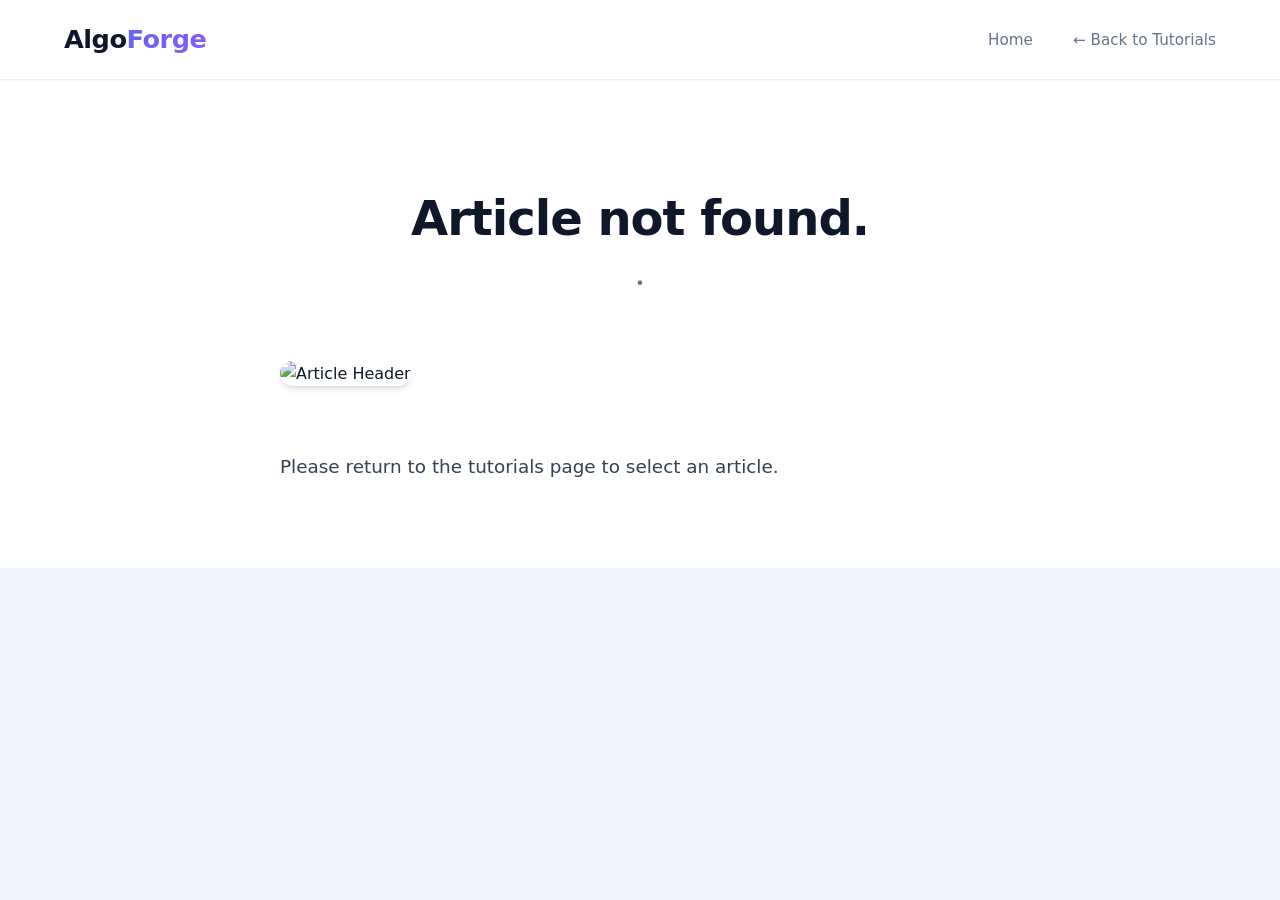
==== commit 22ecbe6a: "added new and highly targeted articles" ====
--- a/article.html
+++ b/article.html
@@ -19,7 +19,7 @@
 <body>
 
     <nav class="navbar">
-        <div class="logo">DataSci<span>Academy</span></div>
+        <div class="logo">Algo<span>Forge</span></div>
         <ul class="nav-links">
             <li><a href="index.html">Home</a></li>
             <li><a href="blog.html">← Back to Tutorials</a></li>
--- a/style.css
+++ b/style.css
@@ -153,9 +153,6 @@
 /* ==========================================================================
    Homepage (index.html) Styles
    ========================================================================== */
-/* ==========================================================================
-   Homepage (index.html) Styles
-   ========================================================================== */
 .hero {
     height: 100vh;
     display: flex;
@@ -285,6 +282,7 @@
     box-shadow: 0 20px 25px -5px rgba(99, 102, 241, 0.1), 0 10px 10px -5px rgba(99, 102, 241, 0.04);
     border-color: rgba(99, 102, 241, 0.2);
 }
+
 
 /* Card Inner Typography */
 .card p:first-child,
@@ -319,6 +317,211 @@
 }
 
 /* ==========================================================================
+   Path to Mastery Section (Homepage Steps)
+   ========================================================================== */
+.path-section {
+    padding: 6rem 5%;
+    background: var(--bg-gray);
+    display: flex;
+    flex-direction: column;
+    align-items: center;
+    /* Forces everything to center */
+}
+
+/* Reusing the centered header style for consistency */
+.path-section .section-header {
+    text-align: center;
+    margin-bottom: 4rem;
+    width: 100%;
+}
+
+.path-section h2 {
+    font-size: 2.8rem;
+    font-weight: 800;
+    margin-bottom: 1rem;
+    letter-spacing: -0.5px;
+    background: linear-gradient(135deg, var(--text-dark), var(--primary-color));
+    -webkit-background-clip: text;
+    -webkit-text-fill-color: transparent;
+    text-align: center;
+    /* Fixes the left-alignment issue */
+}
+
+.path-grid {
+    display: grid;
+    grid-template-columns: repeat(auto-fit, minmax(280px, 1fr));
+    gap: 3rem;
+    width: 100%;
+    max-width: 1200px;
+    margin: 0 auto;
+}
+
+.path-step {
+    display: flex;
+    flex-direction: column;
+    align-items: center;
+    text-align: center;
+    padding: 1rem;
+    transition: transform 0.4s cubic-bezier(0.4, 0, 0.2, 1);
+}
+
+.path-step:hover {
+    transform: translateY(-8px);
+}
+
+/* Modern Circular Icon Container */
+.step-icon {
+    width: 80px;
+    height: 80px;
+    background: var(--bg-light);
+    border-radius: 50%;
+    display: flex;
+    align-items: center;
+    justify-content: center;
+    font-size: 2.5rem;
+    margin-bottom: 1.8rem;
+    /* Soft colored glow */
+    box-shadow: 0 10px 25px -5px rgba(99, 102, 241, 0.15);
+    border: 1px solid rgba(226, 232, 240, 0.8);
+    transition: all 0.4s ease;
+}
+
+.path-step:hover .step-icon {
+    /* Expands the glow on hover */
+    box-shadow: 0 20px 25px -5px rgba(99, 102, 241, 0.25);
+    transform: scale(1.1);
+    border-color: rgba(99, 102, 241, 0.3);
+}
+
+.path-step h3 {
+    font-size: 1.35rem;
+    color: var(--text-dark);
+    margin-bottom: 1rem;
+    font-weight: 800;
+}
+
+.path-step p {
+    color: var(--text-muted);
+    font-size: 1.05rem;
+    line-height: 1.6;
+    max-width: 300px;
+    /* Keeps the text from stretching too wide */
+}
+
+/* ==========================================================================
+   Featured Preview Section (Homepage)
+   ========================================================================== */
+.featured-preview {
+    padding: 8rem 5%;
+    /* Smooth gradient background */
+    background: linear-gradient(180deg, var(--bg-light) 0%, var(--bg-gray) 100%);
+    display: flex;
+    flex-direction: column;
+    align-items: center;
+}
+
+.section-header {
+    text-align: center;
+    margin-bottom: 4rem;
+    max-width: 800px;
+}
+
+.section-header h2 {
+    font-size: 2.8rem;
+    font-weight: 800;
+    margin-bottom: 1rem;
+    letter-spacing: -0.5px;
+    /* Premium gradient text effect */
+    background: linear-gradient(135deg, var(--text-dark), var(--primary-color));
+    -webkit-background-clip: text;
+    -webkit-text-fill-color: transparent;
+}
+
+.section-header p {
+    color: var(--text-muted);
+    font-size: 1.15rem;
+    line-height: 1.6;
+}
+
+.card-container {
+    display: grid;
+    grid-template-columns: repeat(auto-fit, minmax(320px, 1fr));
+    gap: 2.5rem;
+    width: 100%;
+    max-width: 1200px;
+}
+
+/* Card Styling */
+.course-preview-card {
+    background: var(--bg-light);
+    padding: 3rem 2.5rem;
+    border-radius: 16px;
+    border: 1px solid rgba(226, 232, 240, 0.8);
+    transition: all 0.4s cubic-bezier(0.4, 0, 0.2, 1);
+    box-shadow: var(--shadow-sm);
+    position: relative;
+    overflow: hidden;
+    text-align: left;
+    display: flex;
+    flex-direction: column;
+    align-items: flex-start;
+}
+
+/* Sleek top-border reveal on hover */
+.course-preview-card::before {
+    content: '';
+    position: absolute;
+    top: 0;
+    left: 0;
+    width: 100%;
+    height: 4px;
+    background: linear-gradient(90deg, var(--primary-color), var(--secondary-color));
+    opacity: 0;
+    transition: opacity 0.3s ease;
+}
+
+.course-preview-card:hover {
+    transform: translateY(-8px);
+    /* Tech-styled glow shadow */
+    box-shadow: var(--shadow-hover);
+    border-color: rgba(99, 102, 241, 0.2);
+}
+
+.course-preview-card:hover::before {
+    opacity: 1;
+}
+
+/* Badge Styling */
+.badge {
+    background: rgba(99, 102, 241, 0.1);
+    /* Subtle primary color background */
+    color: var(--primary-color);
+    padding: 0.4rem 1rem;
+    border-radius: 99px;
+    font-size: 0.8rem;
+    font-weight: 700;
+    text-transform: uppercase;
+    letter-spacing: 1px;
+    margin-bottom: 1.2rem;
+    display: inline-block;
+}
+
+.course-preview-card h3 {
+    margin-bottom: 1rem;
+    font-size: 1.5rem;
+    color: var(--text-dark);
+    font-weight: 800;
+    line-height: 1.3;
+}
+
+.course-preview-card p {
+    color: var(--text-muted);
+    font-size: 1rem;
+    line-height: 1.6;
+    margin: 0;
+}
+
+/* ==========================================================================
    Authentication Pages (register.html & login.html)
    ========================================================================== */
 .auth-bg {
